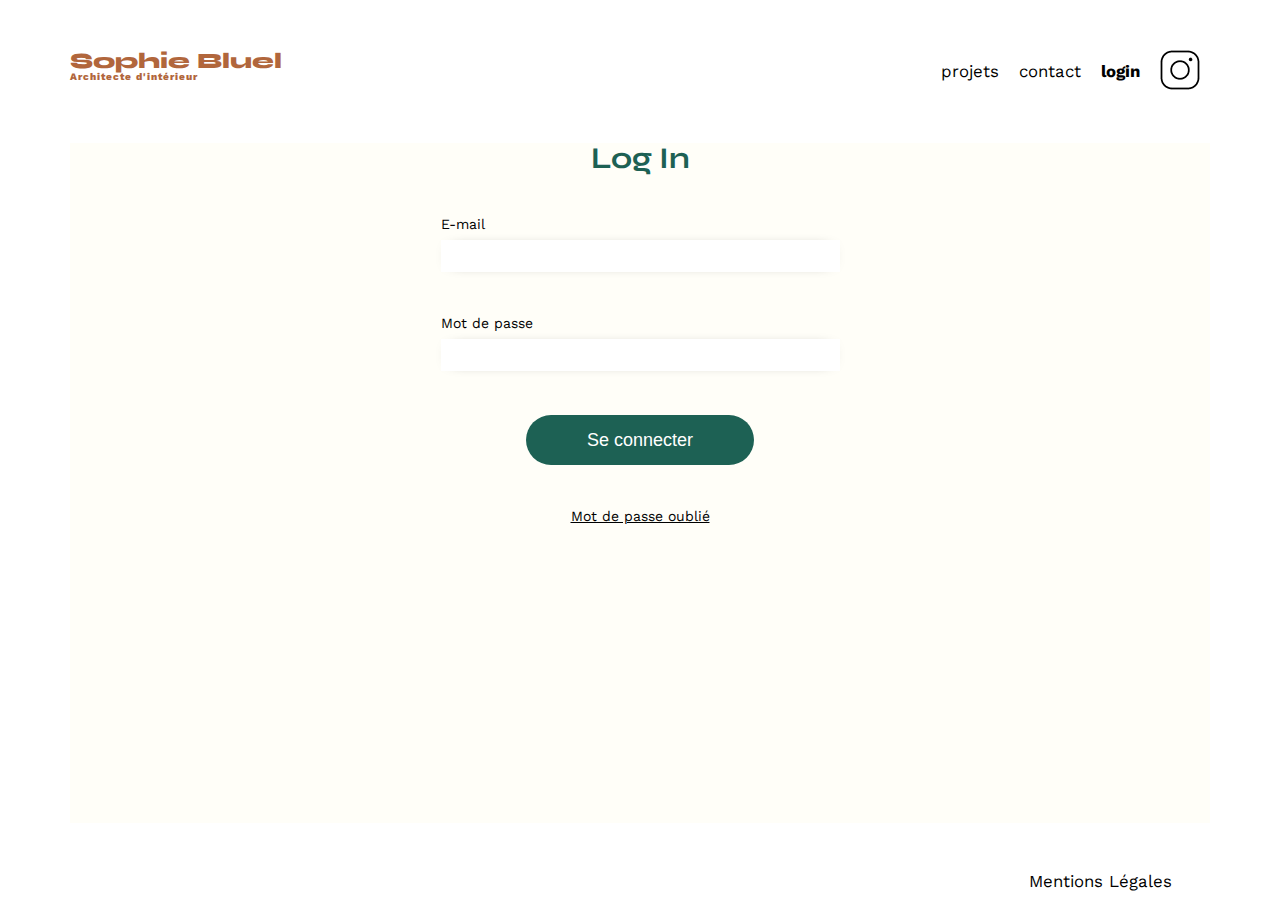
==== FrontEnd/login.html @ c53ce1db "Presque fini/95%" ====
<!DOCTYPE html>
<html lang="fr">
<head>
	<meta charset="UTF-8">
	<title>Sophie Bluel - Architecte d'intérieur</title>
	<meta name="viewport" content="width=device-width, initial-scale=1.0">
	<link rel="preconnect" href="https://fonts.googleapis.com">
	<link rel="preconnect" href="https://fonts.gstatic.com" crossorigin>
	<link href="https://fonts.googleapis.com/css2?family=Syne:wght@700;800&family=Work+Sans&display=swap" rel="stylesheet">
	<link rel="stylesheet" href="https://cdnjs.cloudflare.com/ajax/libs/font-awesome/6.0.0-beta3/css/all.min.css" crossorigin="anonymous">
	<meta name="description" content="">
	<link rel="stylesheet" href="./assets/style.css">
</head>
<body>
<header>
	<h1>Sophie Bluel <span>Architecte d'intérieur</span></h1>
	<nav>
		<ul>
			<li>projets</li>
			<li>contact</li>
			<li class="loginBold">login</li>
			<li><img src="./assets/icons/instagram.png" alt="Instagram"></li>
		</ul>
	</nav>
</header>
<main>
	<section id="login" class="titleLogin">
        <h2>Log In</h2>
        <form class="loginForm">
            <div class="email">
                <label class="titleEmail" for="email">E-mail</label>
                <input type="email" id="email" name="email" required>
            </div>
            <div class="password">
                <label class="titlePassword" for="password">Mot de passe</label>
                <input type="password" id="password" name="password" required>
            </div>
            <div class="btnLogin">
                <button id="btnLogin" type="submit">Se connecter</button>
            </div>
            <div>
                <a class="forgottenPassword" href="#">Mot de passe oublié</a>
            </div>
        </form>
    </section>
</main>

<footer>
	<nav>
		<ul>
			<li>Mentions Légales</li>
		</ul>
	</nav>
</footer>
<script src="script-pdc.js"></script>
</body>
</html>
---- FrontEnd/assets/style.css ----
/* http://meyerweb.com/eric/tools/css/reset/
   v2.0 | 20110126
   License: none (public domain)
*/

html, body, div, span, applet, object, iframe,
h1, h2, h3, h4, h5, h6, p, blockquote, pre,
a, abbr, acronym, address, big, cite, code,
del, dfn, em, img, ins, kbd, q, s, samp,
small, strike, strong, sub, sup, tt, var,
b, u, i, center,
dl, dt, dd, ol, ul, li,
fieldset, form, label, legend,
table, caption, tbody, tfoot, thead, tr, th, td,
article, aside, canvas, details, embed,
figure, figcaption, footer, header, hgroup,
menu, nav, output, ruby, section, summary,
time, mark, audio, video {
	margin: 0;
	padding: 0;
	border: 0;
	font-size: 100%;
	font: inherit;
	vertical-align: baseline;
}
/* HTML5 display-role reset for older browsers */
article, aside, details, figcaption, figure,
footer, header, hgroup, menu, nav, section {
	display: block;
}
body {
	line-height: 1;
}
ol, ul {
	list-style: none;
}
blockquote, q {
	quotes: none;
}
blockquote:before, blockquote:after,
q:before, q:after {
	content: '';
	content: none;
}
table {
	border-collapse: collapse;
	border-spacing: 0;
}
/** end reset css**/
body {
	max-width: 1140px;
	margin:auto;
	font-family: 'Work Sans' ;
	font-size: 14px;
}
header {
	display: flex;
	justify-content: space-between;
	margin: 50px 0
}
section {
	margin: 50px 0
}

h1{
	display: flex;
	flex-direction: column;
	font-family: 'Syne';
	font-size: 22px;
	font-weight: 800;
	color: #B1663C
}

h1 > span {
	font-family: 'Work Sans';
	font-size:10px;
	letter-spacing: 0.1em;
;
}

h2{
	font-family: 'Syne';
	font-weight: 700;
	font-size: 30px;
	color: #1D6154
}
nav ul {
	display: flex;
	align-items: center;
	list-style-type: none;

}
nav li {
	padding: 0 10px;
	font-size: 1.2em;
}

li:hover {
	color: #B1663C;
}
#introduction {
	display: flex;
	align-items: center;
}
#introduction figure {
	flex: 1
}
#introduction img {
	display: block;
	margin: auto;
	width: 80%;
}

#introduction article {
	flex: 1
}
#introduction h2 {
	margin-bottom: 1em;
}

#introduction p {
	margin-bottom: 0.5em;
}
#portfolio h2 {
	text-align: center;
	margin-bottom: 1em;
}
.gallery {
	width: 100%;
	display: grid;
	grid-template-columns: 1fr 1fr 1fr;
	grid-column-gap: 20px;
	grid-row-gap: 20px;
}

.gallery img {
	width: 100%;

}
#contact {
	width: 50%;
margin: auto;
}
#contact > * {
	text-align: center;

}
#contact h2{
	margin-bottom: 20px;
}
#contact form {
	text-align: left;
	margin-top:30px;
	display: flex;
	flex-direction: column;
}

#contact input {
	height: 50px;
	font-size: 1.2em;
	border: none;
	box-shadow: 0px 4px 14px rgba(0, 0, 0, 0.09);
}
#contact label {
	margin: 2em 0 1em 0;
}
#contact textarea {
	border: none;
	box-shadow: 0px 4px 14px rgba(0, 0, 0, 0.09);
}

input[type="submit"]{
	font-family: 'Syne';
	font-weight: 700;
	color: white;
	background-color: #1D6154;
	margin : 2em auto ;
	width: 180px;
	text-align: center;
	border-radius: 60px ;
}

footer nav ul {
	display: flex;
	justify-content: flex-end;
	margin: 2em
}

/*ajout de css*/
.fa-regular {
	font-weight: 700;
}
.icon-edit {
	color: black;
}
.edit-button {
	width: 125px;
	height: 35px;
	position: absolute;
	font-family: 'Work Sans';
	border: none;
	cursor: pointer;
	text-align: end;
}

.photo-gallery {
    display: none;
    position: fixed;
    top: 0;
    left: 0;
    width: 100%;
    height: 100%;
    background-color: white;
    z-index: 1000; 
}
#filters-container {
	width: 100%;
	height: 80px;
	display: flex;
	justify-content: center;
	align-items: center;
	gap: 18px;
}
.category {
	border: 1px solid #1D6154;
	border-radius: 15px;
	height: 35px;
	background-color: white;
	font-weight: 600;
	color: #1D6154;
	font-family:'Work Sans';
	display: flex;
	align-items: center;
}
.category:hover {
	background-color: #1D6154;
	color: white;
}
.active {
	background-color: #1D6154;
}
.category.active {
    font-weight: bold;
    color: white;
}
#login {
	height: 680px;
	display: flex;
	justify-content: flex-start;
	flex-direction: column;
	text-align: center;
	background-color: #FFFEF8;
}

.loginForm {
	height: 58%;
	display: flex;
	justify-content: space-evenly;
	flex-direction: column;
	align-items: center;
}
.email {
	width: 35%;
	height: 55px;
	display: flex;
	justify-content: space-between;
	flex-direction: column;
}
#email {
	height: 30px;
	border: none;
	box-shadow: 0px 0px 15px -12px;
}
.titleEmail {
	display: flex;
}
.password {
	width: 35%;
	height: 55px;
	display: flex;
	justify-content: space-between;
	flex-direction: column;
}
#password {
	height: 30px;
	border: none;
	box-shadow: 0px 0px 15px -12px;
}
.titlePassword {
	display: flex;
}
.btnLogin {
	width: 20%;
}
#btnLogin {
	width: 100%;
	height: 50px;
	background-color: #1D6154;
	color: white;
	border: none;
	border-radius: 25px;
	font-size: 18px;
}
.forgottenPassword {
	color: black;
}
.loginBold {
	font-weight: 700;
}
.modal {
    display: none; /* Cachée par défaut */
    position: fixed; /* Position fixe pour rester au-dessus du contenu */
    top: 50%; /* Position à 50% de la hauteur de la fenêtre */
    left: 50%; /* Position à 50% de la largeur de la fenêtre */
    transform: translate(-50%, -50%); /* Déplacement de la modale de moitié de sa taille vers le haut et la gauche */
    width: 630px;
    height: 680px;
    z-index: 1; /* Assure que la modale est au-dessus du reste du contenu */
}

.modal-content {
    width: 100%;
    height: 100%;
    background-color: white;
	display: flex;
	flex-direction: column;
	align-items: center;
}

.close-modal {
	color: black;
	position: absolute;
	top: 30px;
	right: 25px;
	width: 21px;
	height: 28px;
	font-size: 29px;
}

.titleModal {
	text-align: center;
	font-family: "Work Sans";
	color: black;
	font-weight: 200;
	height: 90px;
	display: flex;
	justify-content: center;
	align-items: center;
}

.modal-shadow {
    background-color: rgba(0, 0, 0, 0.5); /* Couleur semi-transparente */
}
.work-itemModal {
	position: relative;
}
.work-imageModal {
	width: 70px;
	position: relative;
}
.worksContainerModal {
	width: 70%;
	height: 400px;
	display: flex;
	flex-wrap: wrap;
	gap: 20px;
	align-content: center;
	border-bottom: 2px solid;
}
.delete-button {
	width: 18px;
	height: 18px;
	position: absolute;
	right: 0;
}
.iconeTrash {
	width: 4px;
	height: 12px;
	display: flex;
	justify-content: center;
}
.addwork-button {
	width: 230px;
    height: 47px;
    position: absolute;
    bottom: 60px;
    background-color: #1D6154;
    border: none;
    border-radius: 32px;
    color: white;
    font-size: 18px;
    font-family: "Syne";
}
.modaladdWorks {
	width: 630px;
    height: 680px;
	position: fixed;
	top: 50%;
    left: 50%;
    transform: translate(-50%, -50%);
	z-index: 2;
	background-color: white;
}
.modaladd-content {
	height: 100%;
	position: relative;
	display: flex;
	flex-direction: column;
	align-items: center;
}
.arrowRetournModal {
	font-size: 30px;
}
.return-arrow {
	position: absolute;
	left: 0;
	width: 90px;
	height: 65px;
	display: flex;
	justify-content: center;
	align-items: center;
}
.titleModalAdd {
	text-align: center;
    font-family: "Work Sans";
    color: black;
    font-weight: 200;
    height: 90px;
    display: flex;
    justify-content: center;
    align-items: center;
}
.addform-content {
	width: 50px;
}
.form-content {
	height: 70%;
	display: flex;
	flex-direction: column;
	align-items: center;
	justify-content: space-evenly;
	border-bottom: 2px solid #B3B3B3;
}
.valid-form {
	height: 20%;
    display: flex;
    align-items: center;
    justify-content: center;
}
#imageFile {
	width: 420px;
	height: 169px;
	background-color: #E8F1F6;
}
#projectName {
	width: 420px;
	height: 51px;
}
#category {
	width: 420px;
	height: 51px;
}
.submit-button {
	width: 240px;
    height: 36px;
    border-radius: 18px;
	border: none;
	background-color: #A7A7A7;
	color: white;
	font-size: 20px;
	font-weight: 600;
}
.form-title {
	font-size: 15px;
	font-weight: 800;
}
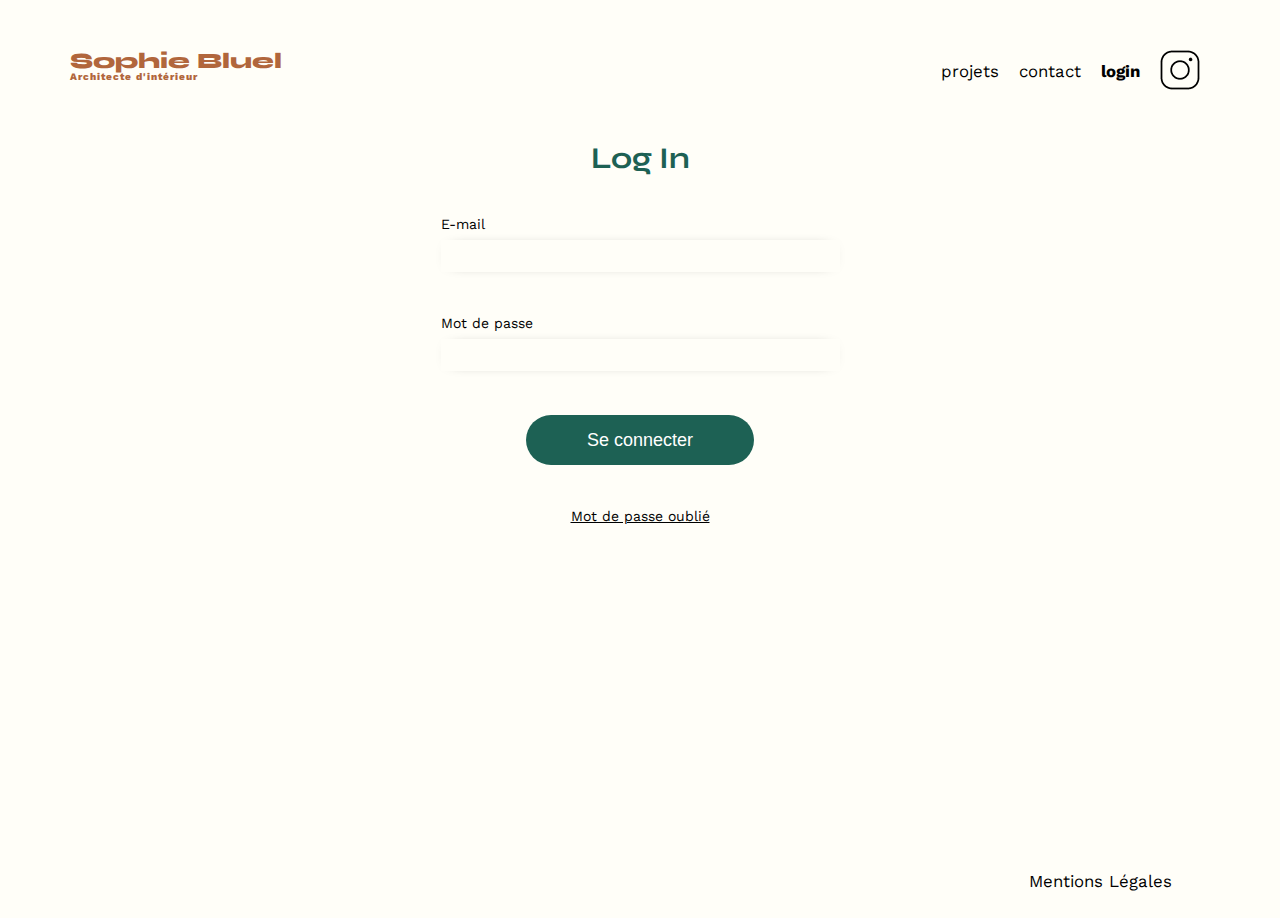
==== commit a45dcdab: "Ajout de photo fini" ====
--- a/FrontEnd/login.html
+++ b/FrontEnd/login.html
@@ -36,11 +36,12 @@
                 <input type="password" id="password" name="password" required>
             </div>
             <div class="btnLogin">
-                <button id="btnLogin" type="submit">Se connecter</button>
+                <button id="btnLogin" type="button">Se connecter</button> <!--type"submit"-->
             </div>
             <div>
                 <a class="forgottenPassword" href="#">Mot de passe oublié</a>
             </div>
+			<div class="loginError"></div>
         </form>
     </section>
 </main>
@@ -55,3 +56,4 @@
 <script src="script-pdc.js"></script>
 </body>
 </html>
+
--- a/FrontEnd/assets/style.css
+++ b/FrontEnd/assets/style.css
@@ -28,8 +28,13 @@
 footer, header, hgroup, menu, nav, section {
 	display: block;
 }
+input, textarea, select, button {
+	border: none;
+	background-color: transparent;
+}
 body {
 	line-height: 1;
+	background-color: #FFFEF8;
 }
 ol, ul {
 	list-style: none;
@@ -191,16 +196,28 @@
 	font-weight: 700;
 }
 .icon-edit {
+	width: 7px;
+	position: absolute;
+	left: 35px;
+	top: 8px;
+}
+.edit-button {
+	width: 132px;
+	height: 32px;
+	position: absolute;
+	font-family: 'Work Sans';
+	border: none;
+	cursor: pointer;
+	text-align: end;
+	background-color: transparent;
+	font-size: 16px;
+	font-weight: 300;
+}
+.editIcon {
 	color: black;
-}
-.edit-button {
-	width: 125px;
-	height: 35px;
-	position: absolute;
-	font-family: 'Work Sans';
-	border: none;
-	cursor: pointer;
-	text-align: end;
+	position: absolute;
+	left: 40px;
+	font-weight: 500;
 }
 
 .photo-gallery {
@@ -300,6 +317,7 @@
 	border: none;
 	border-radius: 25px;
 	font-size: 18px;
+	cursor: pointer;
 }
 .forgottenPassword {
 	color: black;
@@ -308,14 +326,14 @@
 	font-weight: 700;
 }
 .modal {
-    display: none; /* Cachée par défaut */
-    position: fixed; /* Position fixe pour rester au-dessus du contenu */
-    top: 50%; /* Position à 50% de la hauteur de la fenêtre */
-    left: 50%; /* Position à 50% de la largeur de la fenêtre */
-    transform: translate(-50%, -50%); /* Déplacement de la modale de moitié de sa taille vers le haut et la gauche */
+    display: none;
+    position: fixed;
+    top: 50%;
+    left: 50%;
+    transform: translate(-50%, -50%);
     width: 630px;
     height: 680px;
-    z-index: 1; /* Assure que la modale est au-dessus du reste du contenu */
+    z-index: 2;
 }
 
 .modal-content {
@@ -327,14 +345,15 @@
 	align-items: center;
 }
 
-.close-modal {
-	color: black;
+.closeModal {
+	
 	position: absolute;
 	top: 30px;
 	right: 25px;
 	width: 21px;
 	height: 28px;
 	font-size: 29px;
+	cursor: pointer;
 }
 
 .titleModal {
@@ -368,10 +387,18 @@
 	border-bottom: 2px solid;
 }
 .delete-button {
-	width: 18px;
-	height: 18px;
-	position: absolute;
-	right: 0;
+	width: 20px;
+	height: 20px;
+	background-color: black;
+	color: white;
+	display: flex;
+	justify-content: center;
+	align-items: center;
+	position: absolute;
+	top: 5px;
+	right: 5px;
+	border-radius: 5px;
+	cursor: pointer;
 }
 .iconeTrash {
 	width: 4px;
@@ -390,6 +417,7 @@
     color: white;
     font-size: 18px;
     font-family: "Syne";
+	cursor: pointer;
 }
 .modaladdWorks {
 	width: 630px;
@@ -410,6 +438,7 @@
 }
 .arrowRetournModal {
 	font-size: 30px;
+	cursor: pointer;
 }
 .return-arrow {
 	position: absolute;
@@ -447,18 +476,24 @@
     align-items: center;
     justify-content: center;
 }
-#imageFile {
-	width: 420px;
-	height: 169px;
-	background-color: #E8F1F6;
-}
-#projectName {
+#imageWorks {
+	width: 240px;
+	height: 41px;
+	display: none;
+}
+#nameWorks {
 	width: 420px;
 	height: 51px;
-}
-#category {
+	border: none;
+	box-shadow: 0px 0px 14px -10px black;
+	outline: none;
+}
+#categoryId {
 	width: 420px;
 	height: 51px;
+	border: none;
+	box-shadow: 0px 0px 14px -10px black;
+	outline: none;
 }
 .submit-button {
 	width: 240px;
@@ -469,8 +504,113 @@
 	color: white;
 	font-size: 20px;
 	font-weight: 600;
+	cursor: pointer;
 }
 .form-title {
 	font-size: 15px;
 	font-weight: 800;
 }
+.modal-overlay {
+	width: 100%;
+	height: 100%;
+	background-color: rgba(0, 0, 0, 0.5);
+	position: fixed;
+	top: 0;
+	right: 0;
+	z-index: 1;
+}
+.uploader-image {
+	display: flex;
+}
+.loginError {
+    width: 20%;
+    height: 200px;
+    background-color: transparent;
+	border-radius: 25px;
+    position: absolute;
+    top: 0px;
+    display: flex;
+    justify-content: center;
+    align-items: center;
+}
+.loginError.error-state {
+    background-color: white;
+	box-shadow: 0px 0px 127px -68px black;
+}
+.xmark-icon {
+	position: absolute;
+	top: 15px;
+	right: 20px;
+	color: black;
+	cursor: pointer;
+}
+.error-message {
+	display: none;
+    font-size: 20px;
+}
+.input-uploader {
+	width: 420px;
+	height: 204px;
+	background-color: #E8F1F6;
+	display: flex;
+	flex-direction: column;
+	align-items: center;
+	border-radius: 10px;
+}
+.form-icon {
+	width: 175px;
+	height: 128px;
+	display: flex;
+	justify-content: center;
+	align-items: center;
+}
+.imageformIcon {
+	font-size: 96px;
+	color: #B9C5CC;
+}
+.custom-upload-button {
+	width: 225px;
+    height: 47px;
+    border-radius: 35px;
+    font-size: 19px;
+    font-weight: 600;
+    color: #306685;
+    background-color: #CBD6DC;
+	cursor: pointer;
+}
+.infoaddImage {
+	height: 25px;
+    display: flex;
+    align-items: center;
+}
+.preview-image {
+	width: 100%;
+}
+.preview-container {
+	width: 203px;
+	height: 201px;
+	display: none;
+	position: absolute;
+}
+.delete-icon-preview {
+	position: absolute;
+    top: 6px;
+    right: 10px;
+    font-size: 22px;
+}
+.closeIconModal {
+	width: 90px;
+    height: 65px;
+    display: flex;
+    position: absolute;
+    right: 0;
+    justify-content: center;
+    align-items: center;
+}
+.closeModaladd {
+	font-size: 30px;
+}
+.cross-icon {
+	cursor: pointer;
+	color: black;
+}